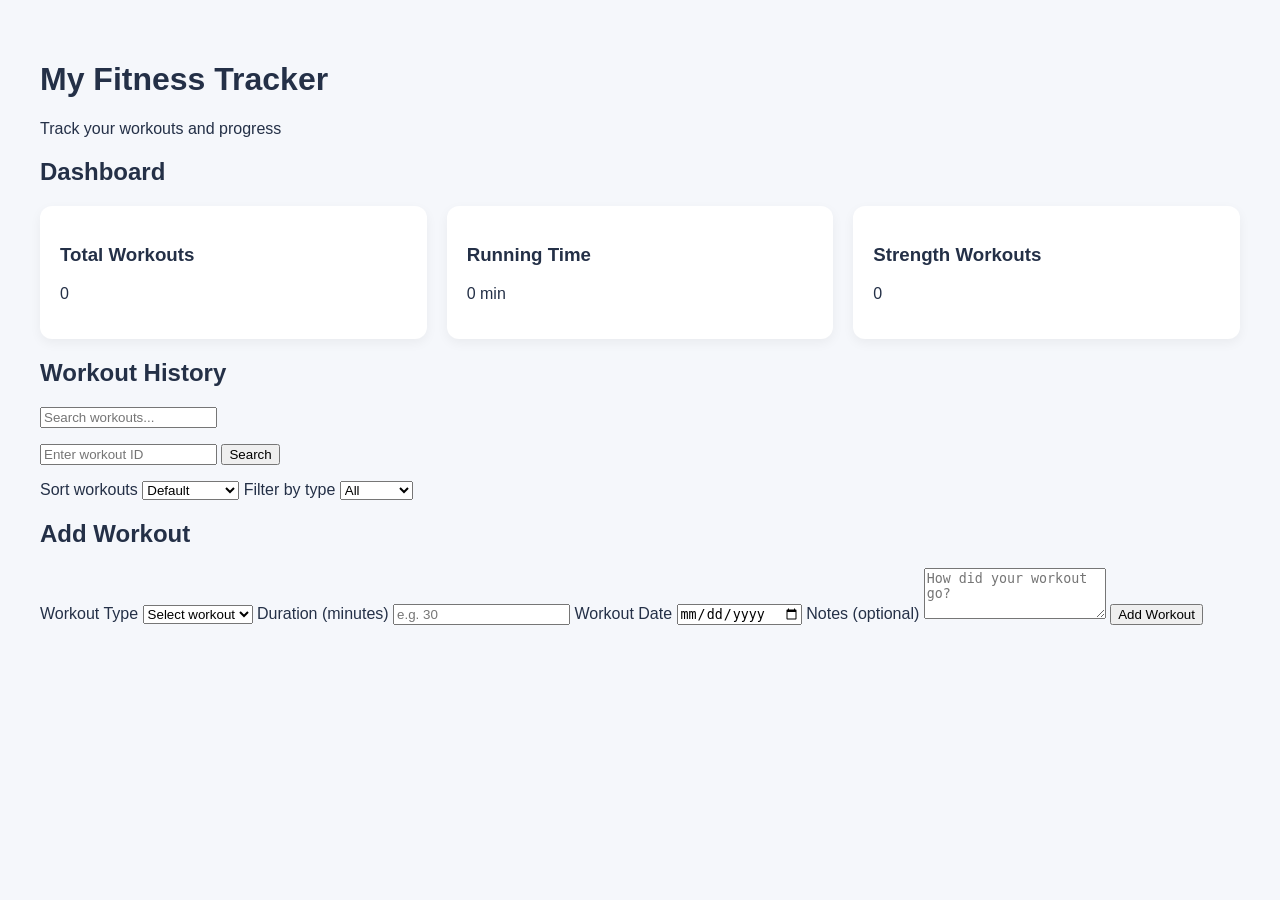
==== index.html @ d837588e "Add workout search and date validation." ====
<!DOCTYPE html>
<html lang="en">
<head>
    <meta charset="UTF-8">
    <meta name="viewport" content="width=device-width, initial-scale=1.0">
    <title>Fitness Tracker</title>
    <link rel="stylesheet" href="style.css">
</head>
<body>
    <h1>My Fitness Tracker</h1>
    <p>Track your workouts and progress</p>
    <section>
        <h2>Dashboard</h2>
    <div class="stats-grid">
        <div>
            <h3>Total Workouts</h3>
            <p id="totalWorkouts">0</p>
        </div>

        <div>
            <h3>Running Time</h3>
            <p id="runningTime">0 min</p>
        </div>

        <div>
            <h3>Strength Workouts</h3>
            <p id="strengthWorkouts">0</p>
        </div>
     </div>
     <h2>Workout History</h2>
     <input type="text" id="searchWorkouts" placeholder="Search workouts...">
     <ul id="workoutList"></ul>
     <input id="searchWorkoutId" type="number" placeholder="Enter workout ID" min="1">
     <button id="searchWorkoutBtn">Search</button>
     <p id="searchResult"></p>
     <label for="sortWorkouts">Sort workouts</label>
<select id="sortWorkouts">
        <option value="default">Default</option>
        <option value="asc">Shortest first</option>
        <option value="desc">Longest first</option>
</select>
<label for="filterType">Filter by type</label>
<select id="filterType">
    <option value="all">All</option>
    <option value="running">Running</option>
    <option value="strength">Strength</option>
    <option value="yoga">Yoga</option>
    <option value="walking">Walking</option>
</select>

    </section>
    <section>
        <h2>Add Workout</h2>

<label for="workoutType">Workout Type</label>

<select id="workoutType">
    <option value="">Select workout</option>
    <option value="running">Running</option>
    <option value="strength">Strength</option>
    <option value="yoga">Yoga</option>
    <option value="walking">Walking</option>
</select>
<label for="duration">Duration (minutes)</label>
<input type="number" id="duration" min="1" placeholder="e.g. 30">
<label for="workoutDate">Workout Date</label>
<input type="date" id="workoutDate">
<label for="workoutNotes">Notes (optional)</label>
<textarea id="workoutNotes" rows="3" placeholder="How did your workout go?"></textarea>
        <button id="addWorkoutBtn">Add Workout</button>
    </section>

<script src="script.js"></script>
<script src="tests.js"></script>
</body>
</html>
---- style.css ----
body {
    font-family: Arial, sans-serif;
    background-color: #f5f7fb;
    color: #243047;
    margin: 0;
    padding: 40px;
}


.stats-grid {
    display: grid;
    grid-template-columns: repeat(3, 1fr);
    gap: 20px;
}


.stats-grid > div {
    background-color: white;
    padding: 20px;
    border-radius: 12px;
    box-shadow: 0 4px 12px rgba(0, 0, 0, 0.05);
}
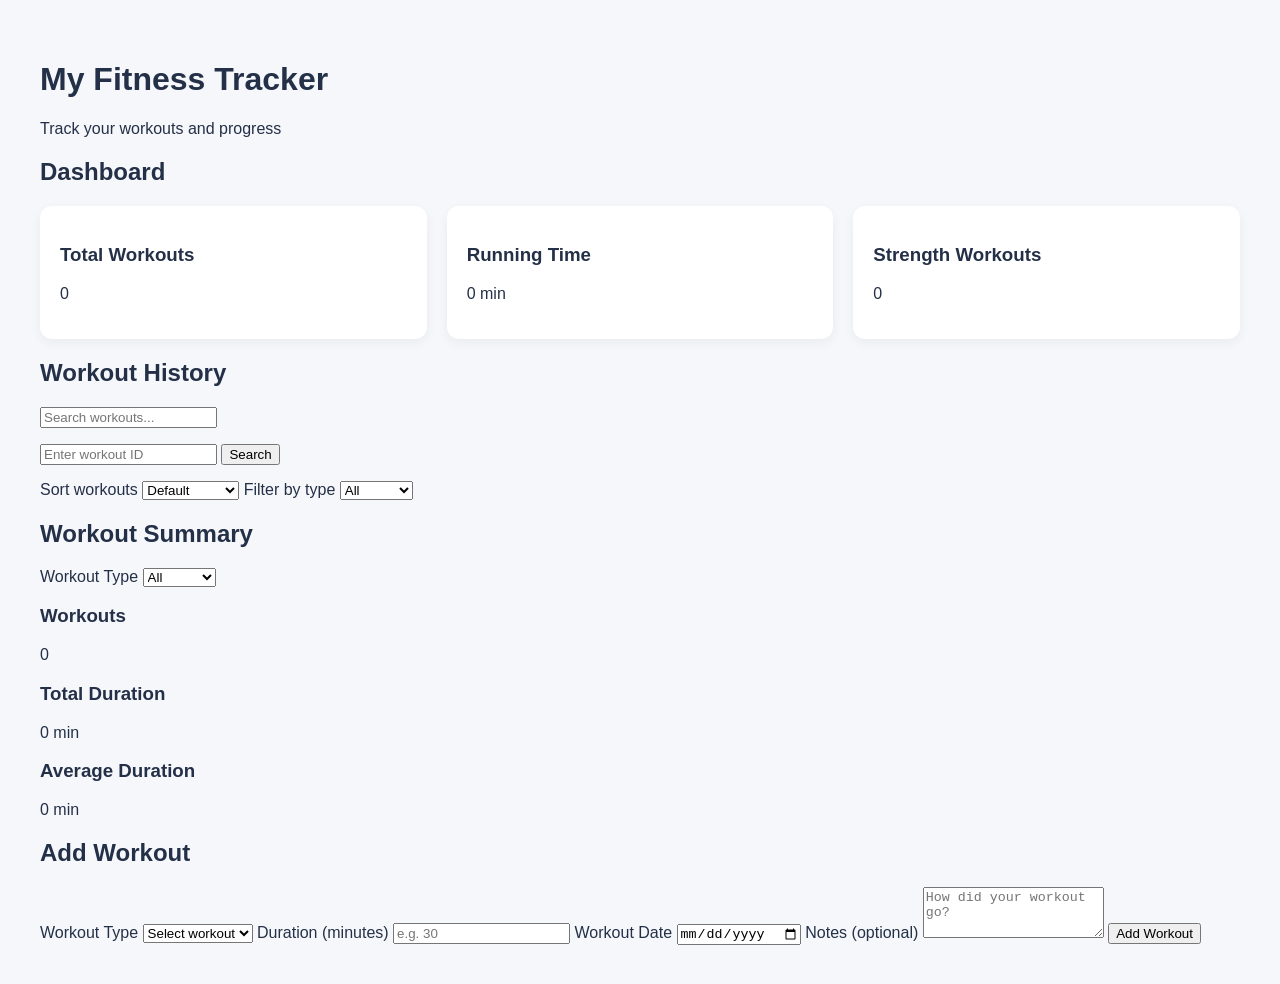
==== commit 994c4273: "Add workout summary and fix dashboard updates" ====
--- a/index.html
+++ b/index.html
@@ -30,6 +30,7 @@
      <h2>Workout History</h2>
      <input type="text" id="searchWorkouts" placeholder="Search workouts...">
      <ul id="workoutList"></ul>
+     <p id="emptyMessage"></p>
      <input id="searchWorkoutId" type="number" placeholder="Enter workout ID" min="1">
      <button id="searchWorkoutBtn">Search</button>
      <p id="searchResult"></p>
@@ -48,6 +49,30 @@
     <option value="walking">Walking</option>
 </select>
 
+    </section>
+    <section>
+        <h2>Workout Summary</h2>
+        <label for="summaryType">Workout Type</label>
+<select id="summaryType">
+    <option value="all">All</option>
+    <option value="running">Running</option>
+    <option value="strength">Strength</option>
+    <option value="yoga">Yoga</option>
+    <option value="walking">Walking</option>
+</select>
+        <div>
+    <h3>Workouts</h3>
+    <p id="summaryCount">0</p>
+</div>
+<div>
+    <h3>Total Duration</h3>
+    <p id="summaryDuration">0 min</p>
+</div>
+
+<div>
+    <h3>Average Duration</h3>
+    <p id="summaryAverage">0 min</p>
+</div>
     </section>
     <section>
         <h2>Add Workout</h2>
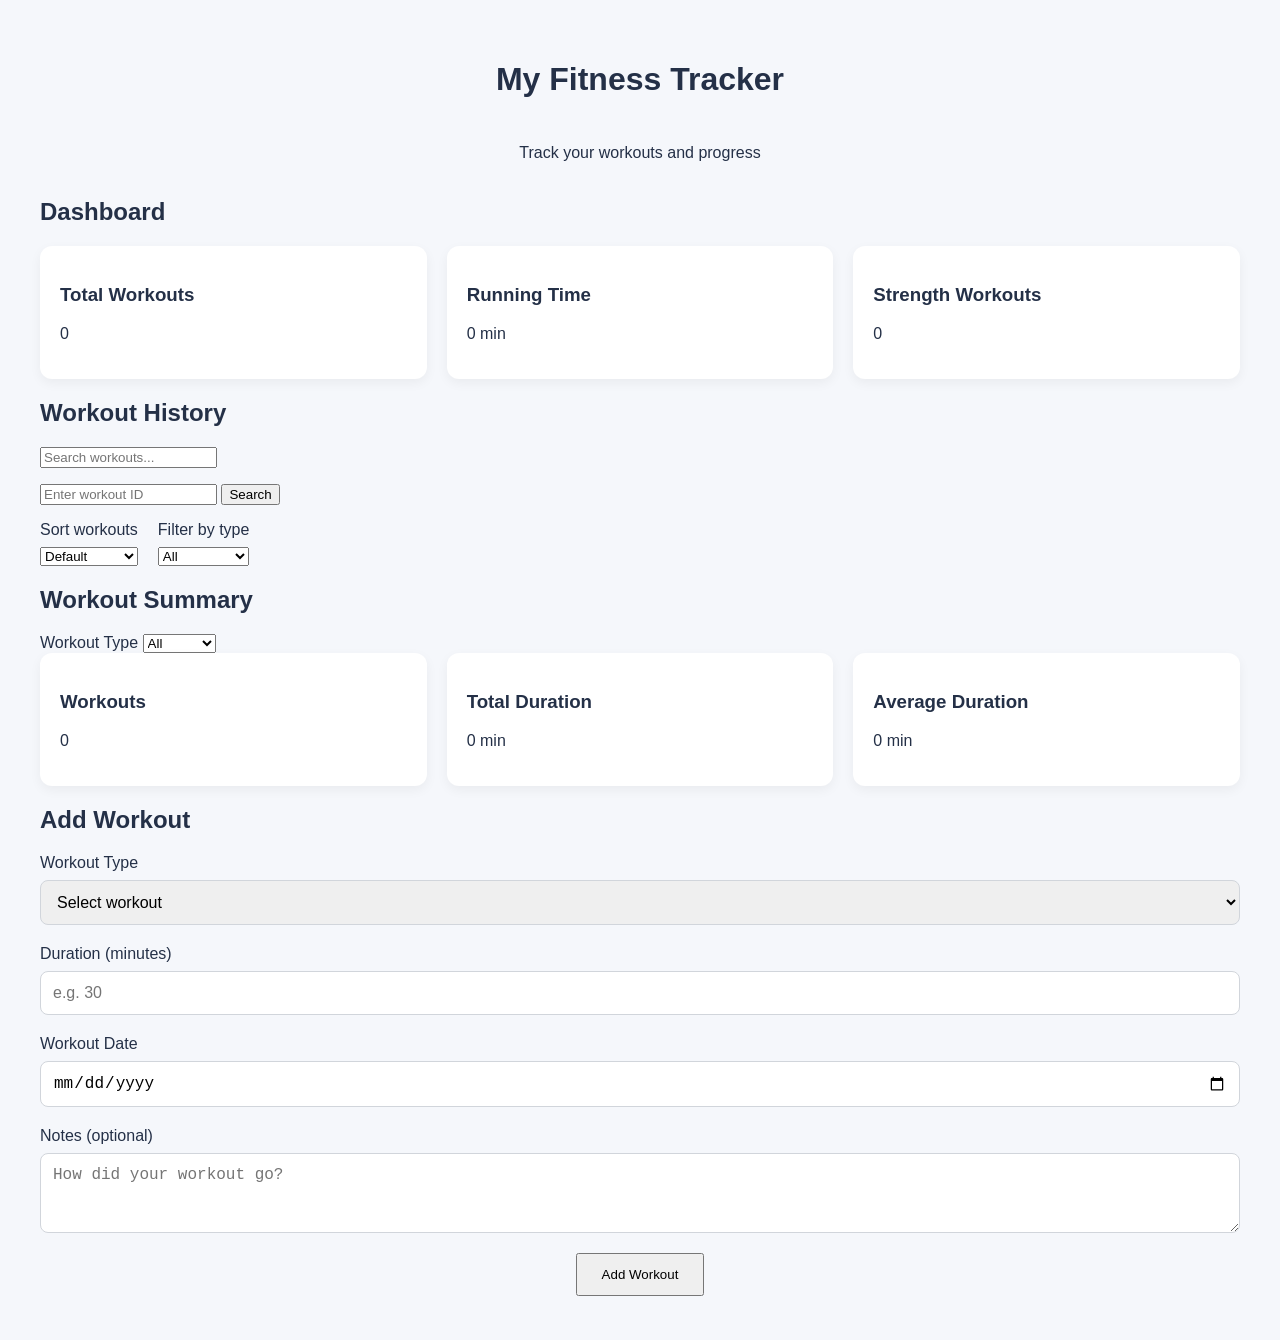
==== commit 2df22b10: "Improve Fitness Tracker layout with Flexbox and semantic HTML" ====
--- a/index.html
+++ b/index.html
@@ -7,8 +7,11 @@
     <link rel="stylesheet" href="style.css">
 </head>
 <body>
+<header>
     <h1>My Fitness Tracker</h1>
     <p>Track your workouts and progress</p>
+</header>
+    <main>
     <section>
         <h2>Dashboard</h2>
     <div class="stats-grid">
@@ -27,6 +30,8 @@
             <p id="strengthWorkouts">0</p>
         </div>
      </div>
+     </section>
+     <section>
      <h2>Workout History</h2>
      <input type="text" id="searchWorkouts" placeholder="Search workouts...">
      <ul id="workoutList"></ul>
@@ -34,12 +39,17 @@
      <input id="searchWorkoutId" type="number" placeholder="Enter workout ID" min="1">
      <button id="searchWorkoutBtn">Search</button>
      <p id="searchResult"></p>
+
+<div class="workout-controls">
+    <div>
      <label for="sortWorkouts">Sort workouts</label>
 <select id="sortWorkouts">
         <option value="default">Default</option>
         <option value="asc">Shortest first</option>
         <option value="desc">Longest first</option>
 </select>
+</div>
+<div>
 <label for="filterType">Filter by type</label>
 <select id="filterType">
     <option value="all">All</option>
@@ -47,7 +57,10 @@
     <option value="strength">Strength</option>
     <option value="yoga">Yoga</option>
     <option value="walking">Walking</option>
-</select>
+    </select>
+    </div>
+    </div>
+
 
     </section>
     <section>
@@ -60,6 +73,7 @@
     <option value="yoga">Yoga</option>
     <option value="walking">Walking</option>
 </select>
+<div class="summary-grid">
         <div>
     <h3>Workouts</h3>
     <p id="summaryCount">0</p>
@@ -73,12 +87,13 @@
     <h3>Average Duration</h3>
     <p id="summaryAverage">0 min</p>
 </div>
+</div>
     </section>
     <section>
         <h2>Add Workout</h2>
-
+<div class="workout-form">
+    <div>
 <label for="workoutType">Workout Type</label>
-
 <select id="workoutType">
     <option value="">Select workout</option>
     <option value="running">Running</option>
@@ -86,14 +101,23 @@
     <option value="yoga">Yoga</option>
     <option value="walking">Walking</option>
 </select>
+</div>
+<div>
 <label for="duration">Duration (minutes)</label>
 <input type="number" id="duration" min="1" placeholder="e.g. 30">
+</div>
+<div>
 <label for="workoutDate">Workout Date</label>
 <input type="date" id="workoutDate">
+</div>
+<div>
 <label for="workoutNotes">Notes (optional)</label>
 <textarea id="workoutNotes" rows="3" placeholder="How did your workout go?"></textarea>
-        <button id="addWorkoutBtn">Add Workout</button>
+</div>        
+<button id="addWorkoutBtn">Add Workout</button>
+        </div>
     </section>
+</main>
 
 <script src="script.js"></script>
 <script src="tests.js"></script>
--- a/style.css
+++ b/style.css
@@ -10,14 +10,68 @@
 
 .stats-grid {
     display: grid;
-    grid-template-columns: repeat(3, 1fr);
+    grid-template-columns: repeat(auto-fit, minmax(200px, 1fr));
     gap: 20px;
 }
 
 
-.stats-grid > div {
+.stats-grid > div, .summary-grid > div {
     background-color: white;
     padding: 20px;
     border-radius: 12px;
     box-shadow: 0 4px 12px rgba(0, 0, 0, 0.05);
+}
+
+.workout-controls {
+    display: flex;
+    gap: 20px;
+    flex-wrap: wrap;
+}
+
+.workout-controls > div {
+    flex-direction: column;
+    display: flex;
+    gap: 8px;
+}
+
+.summary-grid {
+    display: grid;
+    grid-template-columns: repeat(auto-fit, minmax(200px, 1fr));
+    gap: 20px;
+}
+
+.workout-form {
+    flex-direction: column;
+    display: flex;
+    gap: 20px;
+
+}
+
+.workout-form > div {
+    display: flex;
+    flex-direction: column;
+    gap: 8px;
+}
+
+.workout-form input,
+.workout-form select,
+.workout-form textarea {
+   padding: 12px;
+    border: 1px solid #d1d5db;
+    border-radius: 8px;
+    font-size: 16px;
+    box-sizing: border-box;
+    width: 100%;
+}
+
+header {
+    display: flex;
+    flex-direction: column;
+    align-items: center;
+    gap: 8px;
+}
+
+#addWorkoutBtn {
+    align-self: center;
+    padding: 12px 24px;
 }
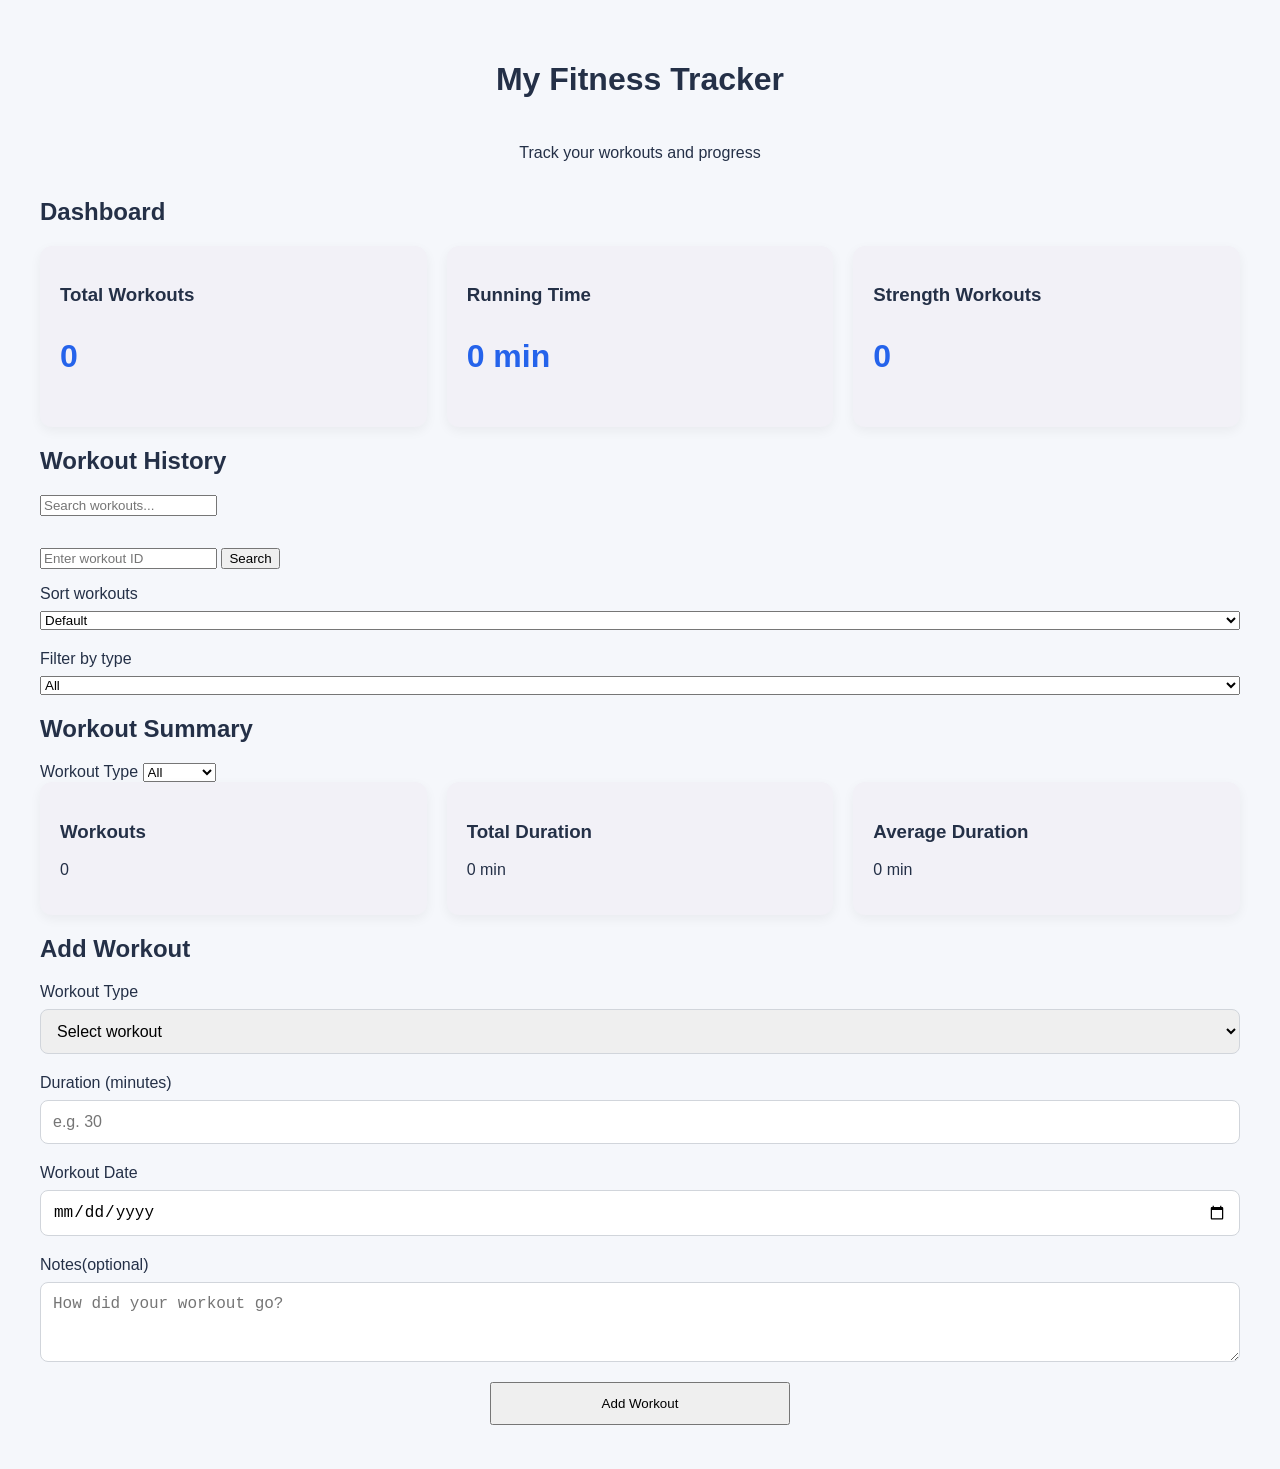
==== commit 66812088: "Improve form accessibility and contrast" ====
--- a/index.html
+++ b/index.html
@@ -91,10 +91,10 @@
     </section>
     <section>
         <h2>Add Workout</h2>
-<div class="workout-form">
+<form class="workout-form">
     <div>
 <label for="workoutType">Workout Type</label>
-<select id="workoutType">
+<select id="workoutType" required>
     <option value="">Select workout</option>
     <option value="running">Running</option>
     <option value="strength">Strength</option>
@@ -104,21 +104,20 @@
 </div>
 <div>
 <label for="duration">Duration (minutes)</label>
-<input type="number" id="duration" min="1" placeholder="e.g. 30">
+<input type="number" id="duration" min="1" placeholder="e.g. 30" required>
 </div>
 <div>
 <label for="workoutDate">Workout Date</label>
-<input type="date" id="workoutDate">
+<input type="date" id="workoutDate" required>
 </div>
 <div>
-<label for="workoutNotes">Notes (optional)</label>
+<label for="workoutNotes">Notes(optional)</label>
 <textarea id="workoutNotes" rows="3" placeholder="How did your workout go?"></textarea>
-</div>        
-<button id="addWorkoutBtn">Add Workout</button>
-        </div>
+</div>
+<button type="button" id="addWorkoutBtn">Add Workout</button>
+</form>
     </section>
 </main>
-
 <script src="script.js"></script>
 <script src="tests.js"></script>
 </body>
--- a/style.css
+++ b/style.css
@@ -1,10 +1,19 @@
+:root {
+    --background-color: #f5f7fb;
+   --text-color: #243047;
+    --card-padding: 20px;
+    --card-border-radius: 12px;
+    --card-background: rgb(242, 241, 247);
+    --primary-color: #2563eb;
+}
+
 
 body {
     font-family: Arial, sans-serif;
-    background-color: #f5f7fb;
-    color: #243047;
+    background-color: var(--background-color);
+    color: var(--text-color);
     margin: 0;
-    padding: 40px;
+    padding: 1rem;
 }
 
 
@@ -16,9 +25,9 @@
 
 
 .stats-grid > div, .summary-grid > div {
-    background-color: white;
-    padding: 20px;
-    border-radius: 12px;
+    background-color: var(--card-background); 
+    padding: var(--card-padding);
+    border-radius: var(--card-border-radius);
     box-shadow: 0 4px 12px rgba(0, 0, 0, 0.05);
 }
 
@@ -26,12 +35,30 @@
     display: flex;
     gap: 20px;
     flex-wrap: wrap;
+    flex-direction: column;
+}
+
+@media (min-width: 768px) {
+
+    .workout-controls {
+        flex-direction: row;
+    }
+
+    .workout-controls > div {
+        width: auto;
+    }
+
+    body {
+        padding: 2.5rem;
+    }
 }
 
 .workout-controls > div {
     flex-direction: column;
     display: flex;
     gap: 8px;
+    width: 100%;
+    box-sizing: border-box;
 }
 
 .summary-grid {
@@ -74,4 +101,48 @@
 #addWorkoutBtn {
     align-self: center;
     padding: 12px 24px;
+    width: 100%;
+    max-width: 300px;
+}
+
+#totalWorkouts, 
+#runningTime,
+#strengthWorkouts {
+    font-size: 32px;
+    font-weight: bold;
+    color: var(--primary-color);
+}
+
+#workoutList {
+    list-style: none;
+    padding: 0;
+    display: flex;
+    flex-direction: column;
+    gap: 12px;
+}
+
+#workoutList li {
+    background-color: var(--card-background); 
+    padding: var(--card-padding);
+    border-radius: var(--card-border-radius);
+    box-shadow: 0 4px 12px rgba(0, 0, 0, 0.05);
+    display: flex;
+    border: 1px solid #e5e7eb;
+    flex-direction: row;
+    justify-content: space-between;
+    align-items: center;
+}
+
+#workoutList button {
+    background-color: rgb(223, 133, 133);
+    color: #ec091c;
+    border-radius: 12px;
+    padding: 8px 14px;
+    cursor: pointer;
+}
+
+input:focus-visible, 
+select:focus-visible,
+textarea:focus-visible {
+    outline: 3px solid #2563eb;
 }
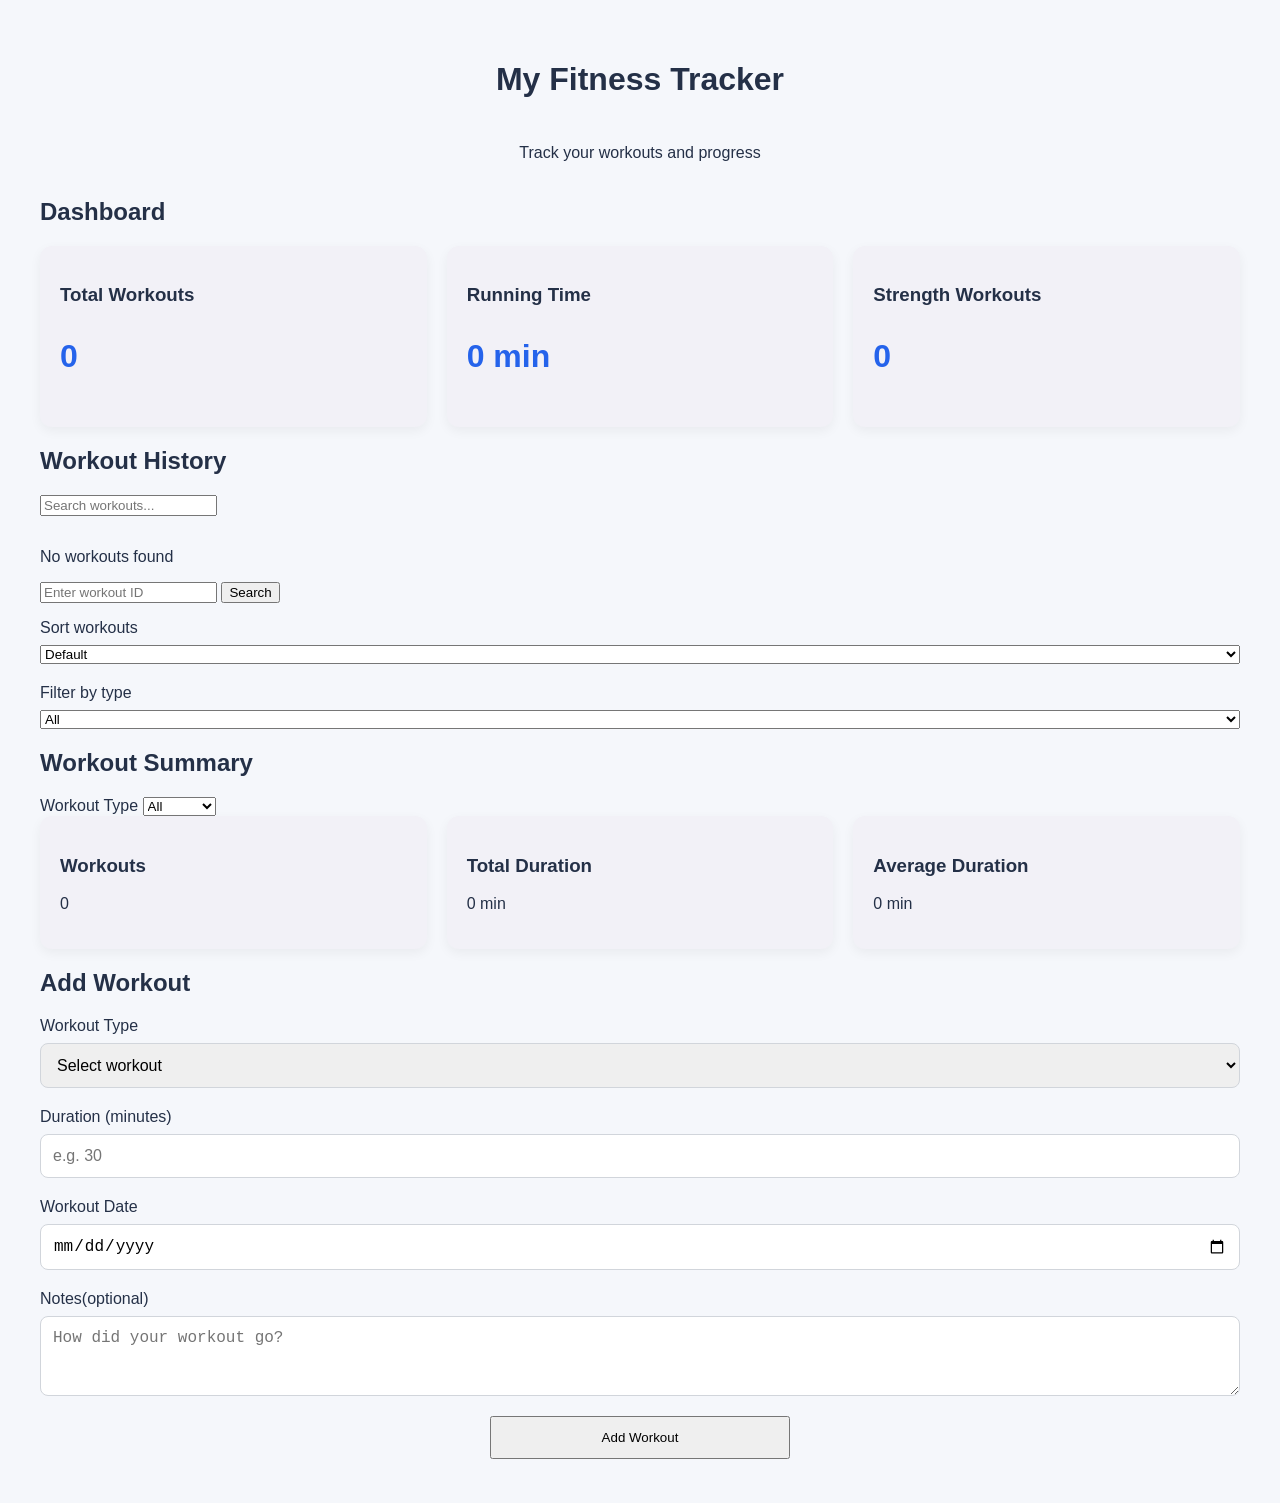
==== commit a9306498: "Add API fetch practice and update Fitness Tracker" ====
--- a/index.html
+++ b/index.html
@@ -120,5 +120,6 @@
 </main>
 <script src="script.js"></script>
 <script src="tests.js"></script>
+<script src="api-practice.js"></script>
 </body>
 </html>
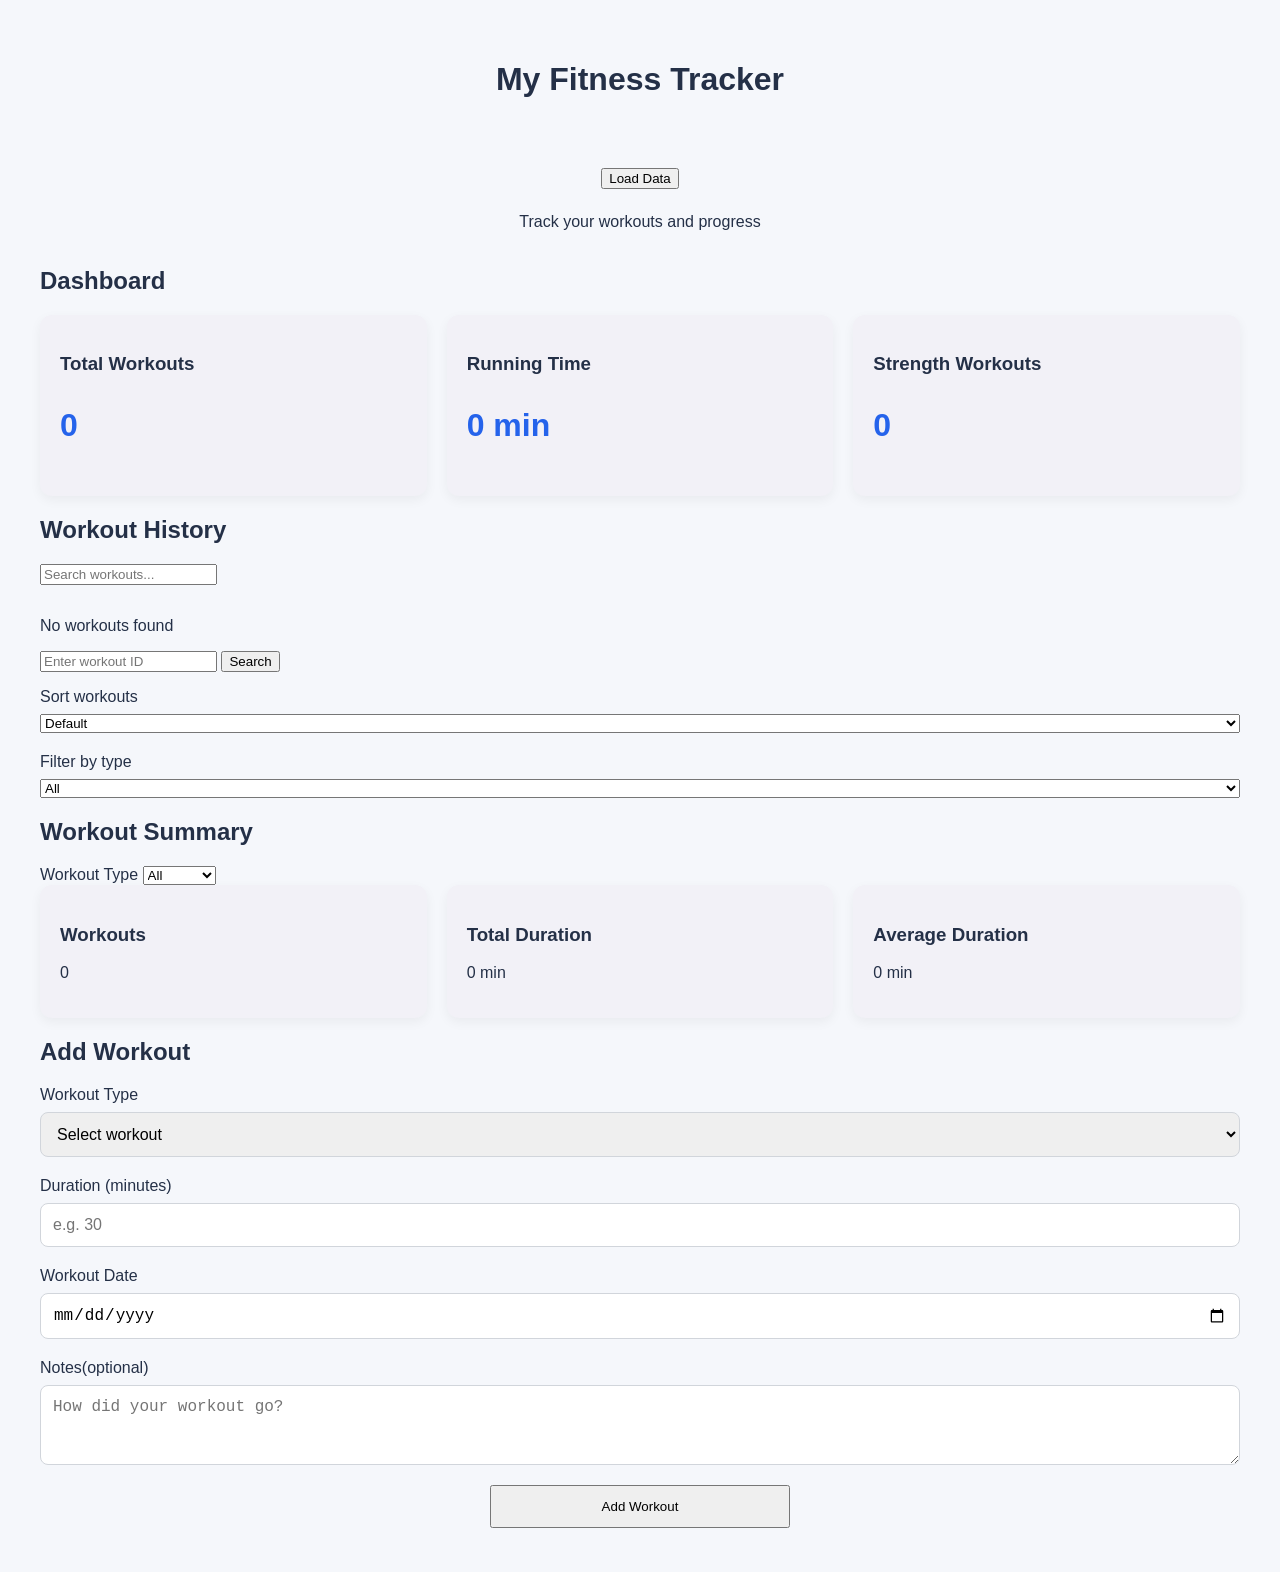
==== commit 6812e400: "Add API error handling and loading states" ====
--- a/index.html
+++ b/index.html
@@ -9,6 +9,8 @@
 <body>
 <header>
     <h1>My Fitness Tracker</h1>
+    <p id="apiStatus"></p>
+     <button id="loadDataBtn">Load Data</button>
     <p>Track your workouts and progress</p>
 </header>
     <main>
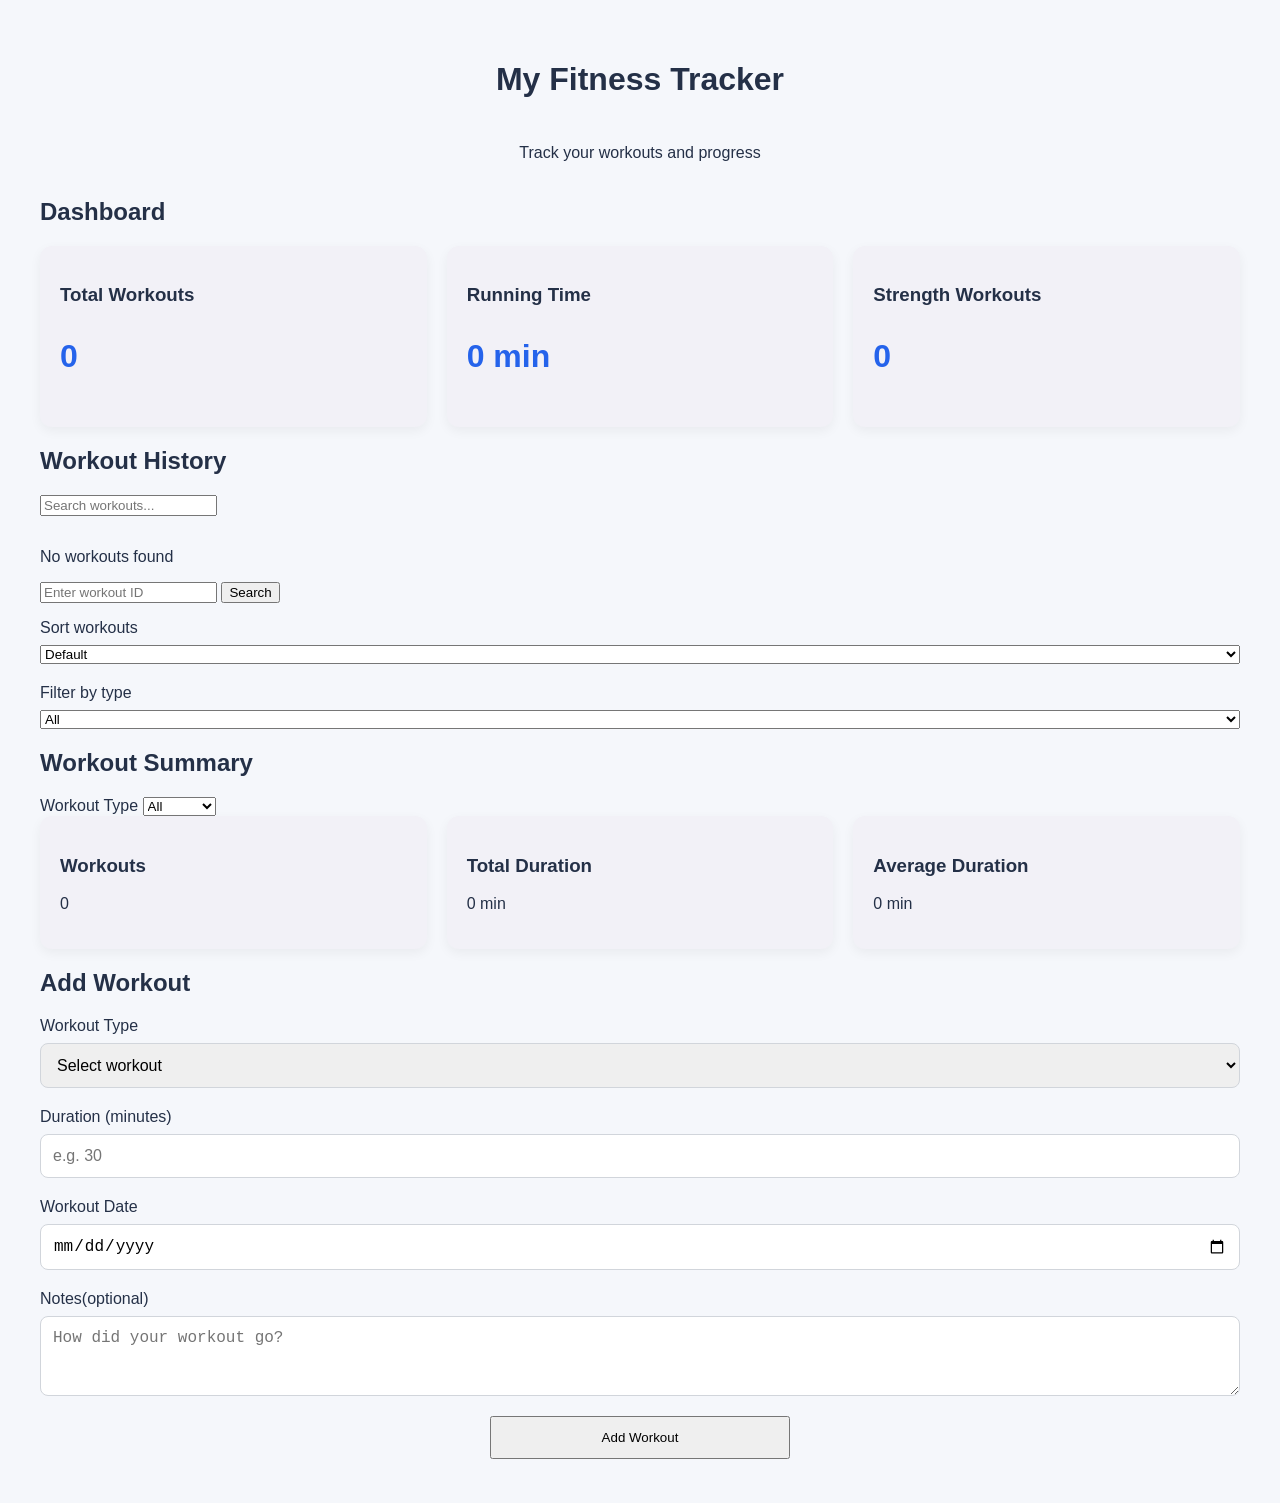
==== commit 3d29cc59: "refactor: organize project files and remove practice scripts from main page" ====
--- a/index.html
+++ b/index.html
@@ -9,8 +9,6 @@
 <body>
 <header>
     <h1>My Fitness Tracker</h1>
-    <p id="apiStatus"></p>
-     <button id="loadDataBtn">Load Data</button>
     <p>Track your workouts and progress</p>
 </header>
     <main>
@@ -121,7 +119,5 @@
     </section>
 </main>
 <script src="script.js"></script>
-<script src="tests.js"></script>
-<script src="api-practice.js"></script>
 </body>
 </html>
